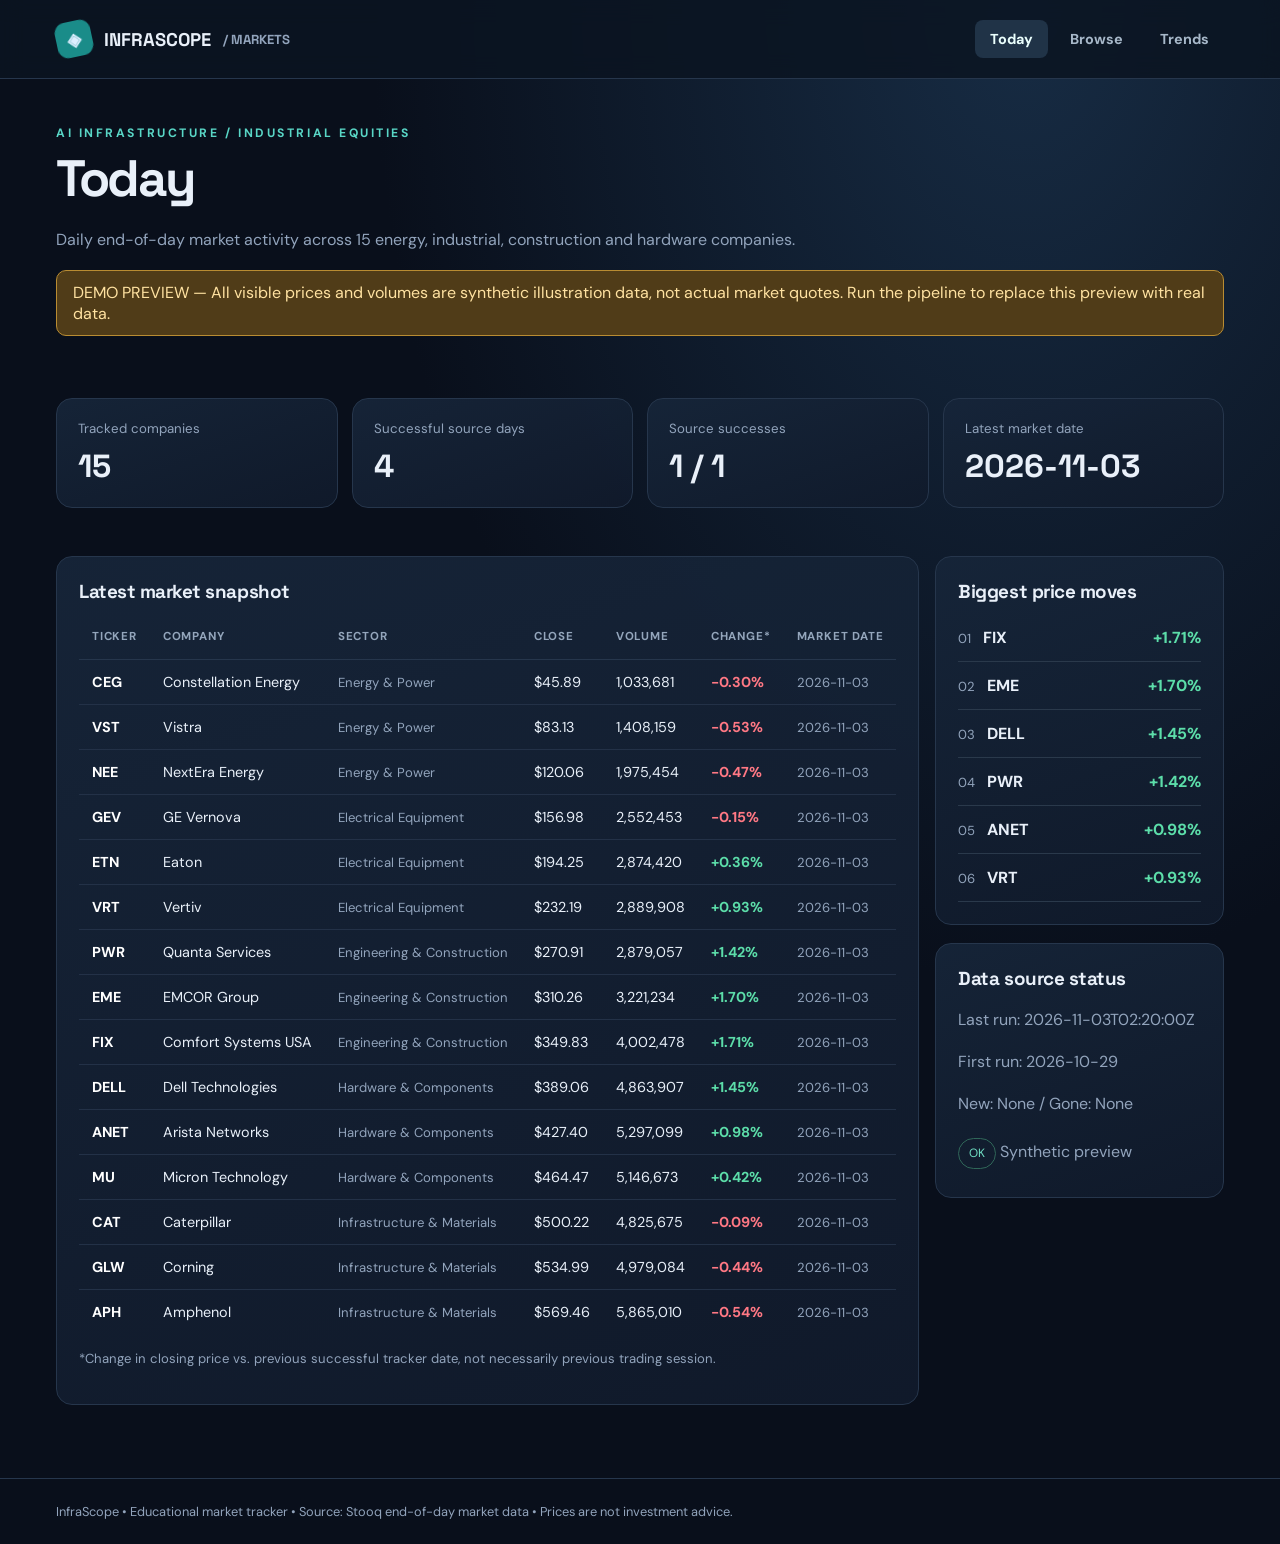
==== index.html @ d625ad2b "feat: add 15-company market tracker, daily pipeline, web pages, and tests" ====
<!DOCTYPE html><html lang="en"><head><meta charset="utf-8"><meta name="viewport" content="width=device-width,initial-scale=1"><meta name="theme-color" content="#090f1b"><link rel="manifest" href="manifest.webmanifest"><link rel="icon" href="icon.svg" type="image/svg+xml"><link rel="stylesheet" href="style.css"><title>Today | InfraScope</title></head><body data-page="index"><header><div class="wrap nav"><a class="logo" href="index.html"><span class="brand">◈</span> INFRASCOPE <span class="muted">/ MARKETS</span></a><nav class="links"><a href="index.html" class="active">Today</a><a href="browse.html" class="">Browse</a><a href="trends.html" class="">Trends</a></nav></div></header><main class="wrap"><section class="hero"><div class="eyebrow">AI INFRASTRUCTURE / INDUSTRIAL EQUITIES</div><h1 id="heading">Today</h1><p class="sub" id="subtitle"></p><div id="demoBanner" class="demo hidden"></div></section><div id="app"></div></main><footer><div class="wrap">InfraScope • Educational market tracker • Source: Stooq end-of-day market data • Prices are not investment advice.</div></footer><script src="app.js" defer></script></body></html>
---- style.css ----
@import url('https://fonts.googleapis.com/css2?family=DM+Sans:wght@400;500;600;700&family=Space+Grotesk:wght@400;500;600;700&display=swap');
:root{color-scheme:dark;--bg:#090f1b;--panel:#121e30;--line:#26364c;--fg:#e9f0f9;--muted:#92a4bc;--accent:#59d6c6;--up:#5cdda9;--down:#ff7884}*{box-sizing:border-box}body{margin:0;background:radial-gradient(ellipse at 80% 0%,#172c44 0%,var(--bg) 45%);color:var(--fg);font-family:'DM Sans',sans-serif;min-height:100vh}h1,h2,h3,.logo,.metric b{font-family:'Space Grotesk',sans-serif}h1{font-size:clamp(2rem,4vw,3.4rem);letter-spacing:-.045em;margin:.3rem 0}h2{letter-spacing:-.025em}p{color:var(--muted);line-height:1.6}a{color:inherit;text-decoration:none}.wrap{max-width:1220px;margin:auto;padding:0 26px}header{border-bottom:1px solid var(--line);background:#0b1422d9;position:sticky;top:0;z-index:5;backdrop-filter:blur(12px)}.nav{display:flex;align-items:center;justify-content:space-between;gap:15px;min-height:78px}.logo{font-size:1.15rem;font-weight:700;display:flex;align-items:center;gap:12px}.brand{display:inline-grid;place-items:center;background:#1a8c89;color:#def;transform:rotate(-12deg);border-radius:11px;width:36px;height:36px}.links{display:flex;gap:7px}.links a{color:#a7b8c9;border-radius:8px;padding:10px 15px;font-weight:700;font-size:.9rem}.links a.active,.links a:hover{background:#203347;color:#eafffd}.hero{padding:46px 0 22px}.eyebrow{color:var(--accent);font-size:.76rem;font-weight:700;letter-spacing:.21em}.sub{max-width:770px}.demo{background:#503c18;border:1px solid #b98c32;color:#ffe2a1;padding:11px 16px;border-radius:10px;margin:18px 0}.hidden{display:none!important}.metrics{display:grid;grid-template-columns:repeat(4,1fr);gap:14px;margin:22px 0 30px}.metric,.panel{background:linear-gradient(160deg,#162539ed,#101a2bed);border:1px solid var(--line);border-radius:16px}.metric{padding:21px}.metric span{display:block;color:var(--muted);font-size:.83rem}.metric b{font-size:2rem;display:block;margin-top:9px}.panel{padding:22px;margin:18px 0}.panel h2{font-size:1.18rem;margin:0 0 10px}.panel-note{font-size:.86rem;margin:0 0 18px}.split{display:grid;grid-template-columns:1.6fr 1fr;gap:16px}.tablewrap{overflow:auto}table{width:100%;border-collapse:collapse;white-space:nowrap}th{text-align:left;font-size:.72rem;text-transform:uppercase;letter-spacing:.07em;color:#94a6bc;padding:15px 13px;border-bottom:1px solid var(--line)}td{padding:13px;border-bottom:1px solid #233147;font-size:.9rem}tr:last-child td{border-bottom:0}.symbol{font-weight:700;color:white}.muted{color:var(--muted);font-size:.82rem}.up{color:var(--up);font-weight:700}.down{color:var(--down);font-weight:700}.pill{display:inline-block;padding:5px 10px;border:1px solid #306759;color:#70dfc4;border-radius:20px;font-size:.75rem}.bad{border-color:#88404a;color:#ff9ba5}.controls{display:flex;gap:12px;flex-wrap:wrap;margin:20px 0}input,select{background:#121f31;color:white;border:1px solid #30425d;border-radius:9px;padding:12px;font:inherit;min-width:160px}input[type=search]{flex:1;min-width:220px}button{font:inherit;cursor:pointer}.star{background:none;border:0;color:#687a91;font-size:1.35rem;padding:0 8px}.star.on{color:#ffcd66}.legend{display:flex;gap:14px;flex-wrap:wrap;margin:8px 0 20px;font-size:.8rem;color:var(--muted)}.legend span{display:flex;align-items:center;gap:6px}.dot{height:9px;width:9px;border-radius:50%;display:inline-block}.chart{width:100%;height:270px;display:block}.finding-grid{display:grid;grid-template-columns:1fr 1fr;gap:16px}.finding-grid .panel{margin:0}.finding-grid .chart{height:180px}.finding{color:#eef8fa;font-weight:600}footer{border-top:1px solid var(--line);margin-top:55px;padding:24px 0;color:var(--muted);font-size:.8rem}.empty{padding:30px;text-align:center;color:var(--muted)}.multi{max-height:160px;overflow:auto;display:flex;flex-wrap:wrap;gap:8px}.chip{border:1px solid #365068;color:#a9c2da;padding:8px 11px;border-radius:20px;background:transparent}.chip.on{background:#1b746d;color:white;border-color:#2bb9ad}@media(max-width:800px){.metrics{grid-template-columns:1fr 1fr}.split,.finding-grid{grid-template-columns:1fr}.nav{align-items:flex-start;padding:15px 0;flex-direction:column}.hero{padding-top:28px}}@media(max-width:500px){.wrap{padding:0 15px}.metric{padding:14px}.metric b{font-size:1.5rem}}
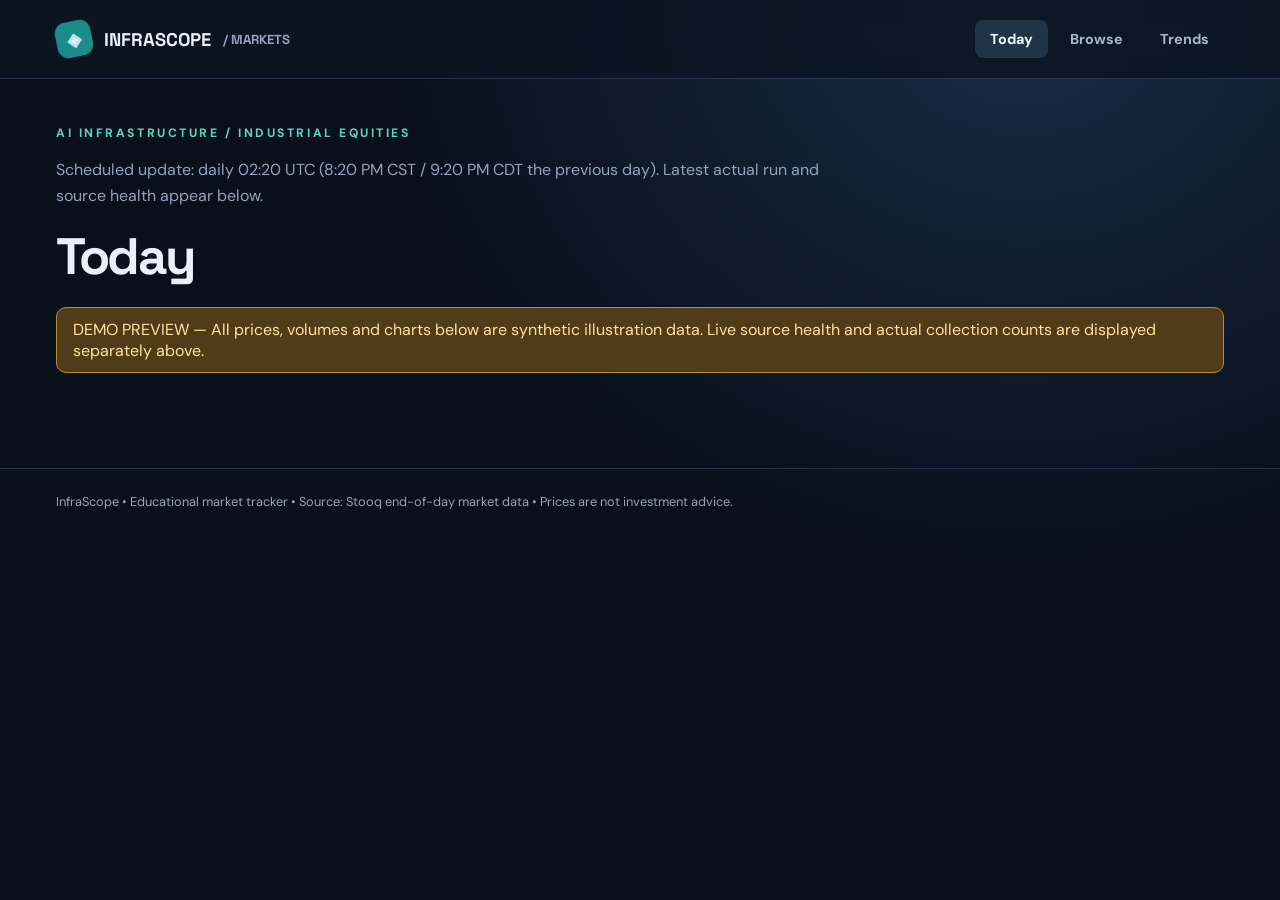
==== commit e825c943: "ui: display daily update time directly on Today page and trigger Pages publish" ====
--- a/index.html
+++ b/index.html
@@ -1 +1 @@
-<!DOCTYPE html><html lang="en"><head><meta charset="utf-8"><meta name="viewport" content="width=device-width,initial-scale=1"><meta name="theme-color" content="#090f1b"><link rel="manifest" href="manifest.webmanifest"><link rel="icon" href="icon.svg" type="image/svg+xml"><link rel="stylesheet" href="style.css"><title>Today | InfraScope</title></head><body data-page="index"><header><div class="wrap nav"><a class="logo" href="index.html"><span class="brand">◈</span> INFRASCOPE <span class="muted">/ MARKETS</span></a><nav class="links"><a href="index.html" class="active">Today</a><a href="browse.html" class="">Browse</a><a href="trends.html" class="">Trends</a></nav></div></header><main class="wrap"><section class="hero"><div class="eyebrow">AI INFRASTRUCTURE / INDUSTRIAL EQUITIES</div><h1 id="heading">Today</h1><p class="sub" id="subtitle"></p><div id="demoBanner" class="demo hidden"></div></section><div id="app"></div></main><footer><div class="wrap">InfraScope • Educational market tracker • Source: Stooq end-of-day market data • Prices are not investment advice.</div></footer><script src="app.js" defer></script></body></html>+<!DOCTYPE html><html lang="en"><head><meta charset="utf-8"><meta name="viewport" content="width=device-width,initial-scale=1"><meta name="theme-color" content="#090f1b"><link rel="manifest" href="manifest.webmanifest"><link rel="icon" href="icon.svg" type="image/svg+xml"><link rel="stylesheet" href="style.css"><title>Today | InfraScope</title></head><body data-page="index"><header><div class="wrap nav"><a class="logo" href="index.html"><span class="brand">◈</span> INFRASCOPE <span class="muted">/ MARKETS</span></a><nav class="links"><a href="index.html" class="active">Today</a><a href="browse.html" class="">Browse</a><a href="trends.html" class="">Trends</a></nav></div></header><main class="wrap"><section class="hero"><div class="eyebrow">AI INFRASTRUCTURE / INDUSTRIAL EQUITIES</div><p class="sub">Scheduled update: daily 02:20 UTC (8:20 PM CST / 9:20 PM CDT the previous day). Latest actual run and source health appear below.</p><h1 id="heading">Today</h1><p class="sub" id="subtitle"></p><div id="demoBanner" class="demo hidden"></div></section><div id="app"></div></main><footer><div class="wrap">InfraScope • Educational market tracker • Source: Stooq end-of-day market data • Prices are not investment advice.</div></footer><script src="app.js" defer></script></body></html>
--- a/style.css
+++ b/style.css
@@ -1,2 +1,4 @@
 @import url('https://fonts.googleapis.com/css2?family=DM+Sans:wght@400;500;600;700&family=Space+Grotesk:wght@400;500;600;700&display=swap');
-:root{color-scheme:dark;--bg:#090f1b;--panel:#121e30;--line:#26364c;--fg:#e9f0f9;--muted:#92a4bc;--accent:#59d6c6;--up:#5cdda9;--down:#ff7884}*{box-sizing:border-box}body{margin:0;background:radial-gradient(ellipse at 80% 0%,#172c44 0%,var(--bg) 45%);color:var(--fg);font-family:'DM Sans',sans-serif;min-height:100vh}h1,h2,h3,.logo,.metric b{font-family:'Space Grotesk',sans-serif}h1{font-size:clamp(2rem,4vw,3.4rem);letter-spacing:-.045em;margin:.3rem 0}h2{letter-spacing:-.025em}p{color:var(--muted);line-height:1.6}a{color:inherit;text-decoration:none}.wrap{max-width:1220px;margin:auto;padding:0 26px}header{border-bottom:1px solid var(--line);background:#0b1422d9;position:sticky;top:0;z-index:5;backdrop-filter:blur(12px)}.nav{display:flex;align-items:center;justify-content:space-between;gap:15px;min-height:78px}.logo{font-size:1.15rem;font-weight:700;display:flex;align-items:center;gap:12px}.brand{display:inline-grid;place-items:center;background:#1a8c89;color:#def;transform:rotate(-12deg);border-radius:11px;width:36px;height:36px}.links{display:flex;gap:7px}.links a{color:#a7b8c9;border-radius:8px;padding:10px 15px;font-weight:700;font-size:.9rem}.links a.active,.links a:hover{background:#203347;color:#eafffd}.hero{padding:46px 0 22px}.eyebrow{color:var(--accent);font-size:.76rem;font-weight:700;letter-spacing:.21em}.sub{max-width:770px}.demo{background:#503c18;border:1px solid #b98c32;color:#ffe2a1;padding:11px 16px;border-radius:10px;margin:18px 0}.hidden{display:none!important}.metrics{display:grid;grid-template-columns:repeat(4,1fr);gap:14px;margin:22px 0 30px}.metric,.panel{background:linear-gradient(160deg,#162539ed,#101a2bed);border:1px solid var(--line);border-radius:16px}.metric{padding:21px}.metric span{display:block;color:var(--muted);font-size:.83rem}.metric b{font-size:2rem;display:block;margin-top:9px}.panel{padding:22px;margin:18px 0}.panel h2{font-size:1.18rem;margin:0 0 10px}.panel-note{font-size:.86rem;margin:0 0 18px}.split{display:grid;grid-template-columns:1.6fr 1fr;gap:16px}.tablewrap{overflow:auto}table{width:100%;border-collapse:collapse;white-space:nowrap}th{text-align:left;font-size:.72rem;text-transform:uppercase;letter-spacing:.07em;color:#94a6bc;padding:15px 13px;border-bottom:1px solid var(--line)}td{padding:13px;border-bottom:1px solid #233147;font-size:.9rem}tr:last-child td{border-bottom:0}.symbol{font-weight:700;color:white}.muted{color:var(--muted);font-size:.82rem}.up{color:var(--up);font-weight:700}.down{color:var(--down);font-weight:700}.pill{display:inline-block;padding:5px 10px;border:1px solid #306759;color:#70dfc4;border-radius:20px;font-size:.75rem}.bad{border-color:#88404a;color:#ff9ba5}.controls{display:flex;gap:12px;flex-wrap:wrap;margin:20px 0}input,select{background:#121f31;color:white;border:1px solid #30425d;border-radius:9px;padding:12px;font:inherit;min-width:160px}input[type=search]{flex:1;min-width:220px}button{font:inherit;cursor:pointer}.star{background:none;border:0;color:#687a91;font-size:1.35rem;padding:0 8px}.star.on{color:#ffcd66}.legend{display:flex;gap:14px;flex-wrap:wrap;margin:8px 0 20px;font-size:.8rem;color:var(--muted)}.legend span{display:flex;align-items:center;gap:6px}.dot{height:9px;width:9px;border-radius:50%;display:inline-block}.chart{width:100%;height:270px;display:block}.finding-grid{display:grid;grid-template-columns:1fr 1fr;gap:16px}.finding-grid .panel{margin:0}.finding-grid .chart{height:180px}.finding{color:#eef8fa;font-weight:600}footer{border-top:1px solid var(--line);margin-top:55px;padding:24px 0;color:var(--muted);font-size:.8rem}.empty{padding:30px;text-align:center;color:var(--muted)}.multi{max-height:160px;overflow:auto;display:flex;flex-wrap:wrap;gap:8px}.chip{border:1px solid #365068;color:#a9c2da;padding:8px 11px;border-radius:20px;background:transparent}.chip.on{background:#1b746d;color:white;border-color:#2bb9ad}@media(max-width:800px){.metrics{grid-template-columns:1fr 1fr}.split,.finding-grid{grid-template-columns:1fr}.nav{align-items:flex-start;padding:15px 0;flex-direction:column}.hero{padding-top:28px}}@media(max-width:500px){.wrap{padding:0 15px}.metric{padding:14px}.metric b{font-size:1.5rem}}+:root{color-scheme:dark;--bg:#090f1b;--panel:#121e30;--line:#26364c;--fg:#e9f0f9;--muted:#92a4bc;--accent:#59d6c6;--up:#5cdda9;--down:#ff7884}*{box-sizing:border-box}body{margin:0;background:radial-gradient(ellipse at 80% 0%,#172c44 0%,var(--bg) 45%);color:var(--fg);font-family:'DM Sans',sans-serif;min-height:100vh}h1,h2,h3,.logo,.metric b{font-family:'Space Grotesk',sans-serif}h1{font-size:clamp(2rem,4vw,3.4rem);letter-spacing:-.045em;margin:.3rem 0}h2{letter-spacing:-.025em}p{color:var(--muted);line-height:1.6}a{color:inherit;text-decoration:none}.wrap{max-width:1220px;margin:auto;padding:0 26px}header{border-bottom:1px solid var(--line);background:#0b1422d9;position:sticky;top:0;z-index:5;backdrop-filter:blur(12px)}.nav{display:flex;align-items:center;justify-content:space-between;gap:15px;min-height:78px}.logo{font-size:1.15rem;font-weight:700;display:flex;align-items:center;gap:12px}.brand{display:inline-grid;place-items:center;background:#1a8c89;color:#def;transform:rotate(-12deg);border-radius:11px;width:36px;height:36px}.links{display:flex;gap:7px}.links a{color:#a7b8c9;border-radius:8px;padding:10px 15px;font-weight:700;font-size:.9rem}.links a.active,.links a:hover{background:#203347;color:#eafffd}.hero{padding:46px 0 22px}.eyebrow{color:var(--accent);font-size:.76rem;font-weight:700;letter-spacing:.21em}.sub{max-width:770px}.demo{background:#503c18;border:1px solid #b98c32;color:#ffe2a1;padding:11px 16px;border-radius:10px;margin:18px 0}.hidden{display:none!important}.metrics{display:grid;grid-template-columns:repeat(4,1fr);gap:14px;margin:22px 0 30px}.metric,.panel{background:linear-gradient(160deg,#162539ed,#101a2bed);border:1px solid var(--line);border-radius:16px}.metric{padding:21px}.metric span{display:block;color:var(--muted);font-size:.83rem}.metric b{font-size:2rem;display:block;margin-top:9px}.panel{padding:22px;margin:18px 0}.panel h2{font-size:1.18rem;margin:0 0 10px}.panel-note{font-size:.86rem;margin:0 0 18px}.split{display:grid;grid-template-columns:1.6fr 1fr;gap:16px}.tablewrap{overflow:auto}table{width:100%;border-collapse:collapse;white-space:nowrap}th{text-align:left;font-size:.72rem;text-transform:uppercase;letter-spacing:.07em;color:#94a6bc;padding:15px 13px;border-bottom:1px solid var(--line)}td{padding:13px;border-bottom:1px solid #233147;font-size:.9rem}tr:last-child td{border-bottom:0}.symbol{font-weight:700;color:white}.muted{color:var(--muted);font-size:.82rem}.up{color:var(--up);font-weight:700}.down{color:var(--down);font-weight:700}.pill{display:inline-block;padding:5px 10px;border:1px solid #306759;color:#70dfc4;border-radius:20px;font-size:.75rem}.bad{border-color:#88404a;color:#ff9ba5}.controls{display:flex;gap:12px;flex-wrap:wrap;margin:20px 0}input,select{background:#121f31;color:white;border:1px solid #30425d;border-radius:9px;padding:12px;font:inherit;min-width:160px}input[type=search]{flex:1;min-width:220px}button{font:inherit;cursor:pointer}.star{background:none;border:0;color:#687a91;font-size:1.35rem;padding:0 8px}.star.on{color:#ffcd66}.legend{display:flex;gap:14px;flex-wrap:wrap;margin:8px 0 20px;font-size:.8rem;color:var(--muted)}.legend span{display:flex;align-items:center;gap:6px}.dot{height:9px;width:9px;border-radius:50%;display:inline-block}.chart{width:100%;height:270px;display:block}.finding-grid{display:grid;grid-template-columns:1fr 1fr;gap:16px}.finding-grid .panel{margin:0}.finding-grid .chart{height:180px}.finding{color:#eef8fa;font-weight:600}footer{border-top:1px solid var(--line);margin-top:55px;padding:24px 0;color:var(--muted);font-size:.8rem}.empty{padding:30px;text-align:center;color:var(--muted)}.multi{max-height:160px;overflow:auto;display:flex;flex-wrap:wrap;gap:8px}.chip{border:1px solid #365068;color:#a9c2da;padding:8px 11px;border-radius:20px;background:transparent}.chip.on{background:#1b746d;color:white;border-color:#2bb9ad}@media(max-width:800px){.metrics{grid-template-columns:1fr 1fr}.split,.finding-grid{grid-template-columns:1fr}.nav{align-items:flex-start;padding:15px 0;flex-direction:column}.hero{padding-top:28px}}@media(max-width:500px){.wrap{padding:0 15px}.metric{padding:14px}.metric b{font-size:1.5rem}}
+/* Daily schedule and actual source-status panel */
+.update-status{margin:0 0 22px;border-color:#39546d}.update-grid{display:grid;grid-template-columns:repeat(4,minmax(0,1fr));gap:16px;margin-top:18px}.update-grid>div{background:#122238;border:1px solid #2c4259;border-radius:10px;padding:15px;min-width:0}.update-label{display:block;text-transform:uppercase;letter-spacing:.06em;color:#91a4b8;font-size:.7rem;margin-bottom:9px}.update-grid strong{display:block;font-size:1.02rem;overflow-wrap:anywhere}.update-grid small{display:block;color:#a3b5c8;font-size:.75rem;line-height:1.5;margin-top:8px}.update-note{color:#bbcada;line-height:1.6;margin-bottom:0;font-size:.84rem}@media(max-width:900px){.update-grid{grid-template-columns:repeat(2,minmax(0,1fr))}}@media(max-width:500px){.update-grid{grid-template-columns:1fr}}
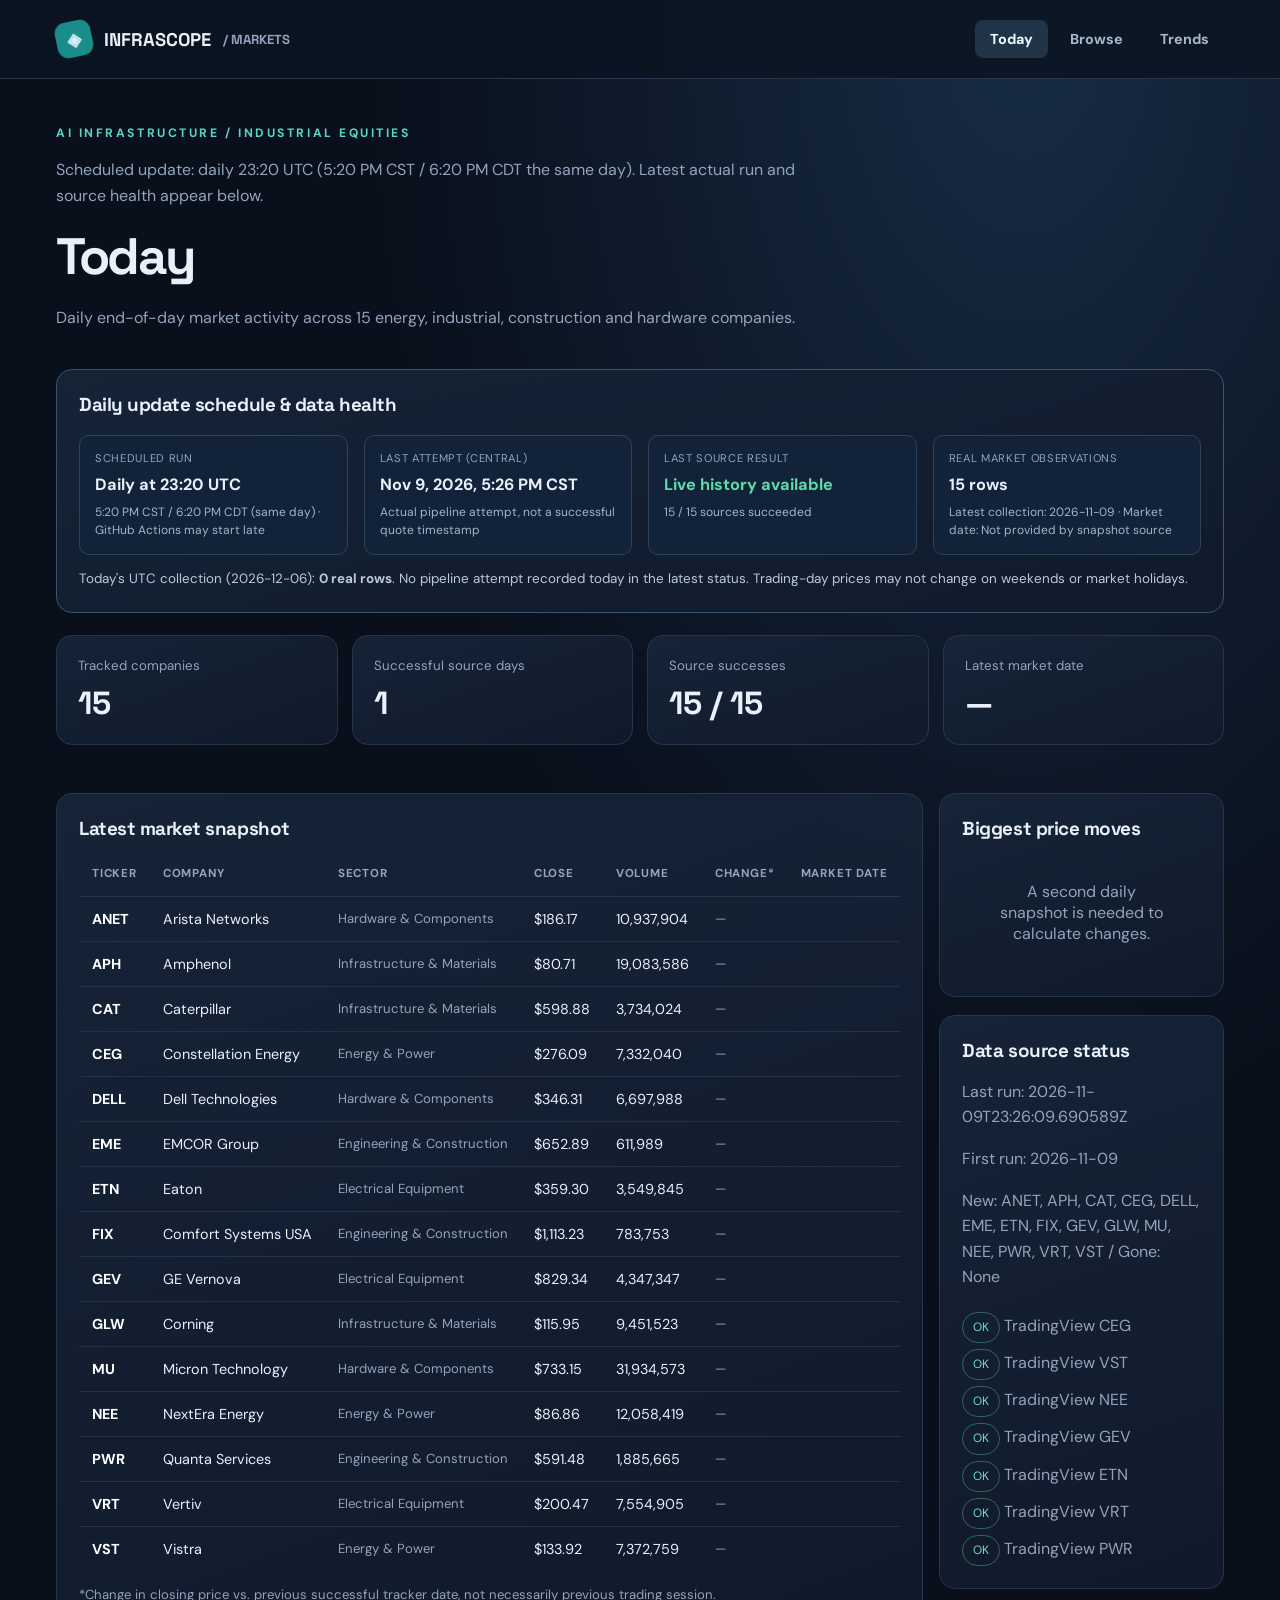
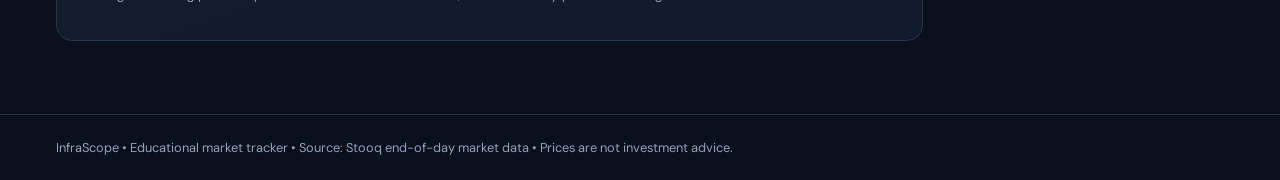
==== commit 8e5c59d4: "fix: schedule market snapshot after close and clarify data provenance (index.html)" ====
--- a/index.html
+++ b/index.html
@@ -1 +1 @@
-<!DOCTYPE html><html lang="en"><head><meta charset="utf-8"><meta name="viewport" content="width=device-width,initial-scale=1"><meta name="theme-color" content="#090f1b"><link rel="manifest" href="manifest.webmanifest"><link rel="icon" href="icon.svg" type="image/svg+xml"><link rel="stylesheet" href="style.css"><title>Today | InfraScope</title></head><body data-page="index"><header><div class="wrap nav"><a class="logo" href="index.html"><span class="brand">◈</span> INFRASCOPE <span class="muted">/ MARKETS</span></a><nav class="links"><a href="index.html" class="active">Today</a><a href="browse.html" class="">Browse</a><a href="trends.html" class="">Trends</a></nav></div></header><main class="wrap"><section class="hero"><div class="eyebrow">AI INFRASTRUCTURE / INDUSTRIAL EQUITIES</div><p class="sub">Scheduled update: daily 02:20 UTC (8:20 PM CST / 9:20 PM CDT the previous day). Latest actual run and source health appear below.</p><h1 id="heading">Today</h1><p class="sub" id="subtitle"></p><div id="demoBanner" class="demo hidden"></div></section><div id="app"></div></main><footer><div class="wrap">InfraScope • Educational market tracker • Source: Stooq end-of-day market data • Prices are not investment advice.</div></footer><script src="app.js" defer></script></body></html>+<!DOCTYPE html><html lang="en"><head><meta charset="utf-8"><meta name="viewport" content="width=device-width,initial-scale=1"><meta name="theme-color" content="#090f1b"><link rel="manifest" href="manifest.webmanifest"><link rel="icon" href="icon.svg" type="image/svg+xml"><link rel="stylesheet" href="style.css"><title>Today | InfraScope</title></head><body data-page="index"><header><div class="wrap nav"><a class="logo" href="index.html"><span class="brand">◈</span> INFRASCOPE <span class="muted">/ MARKETS</span></a><nav class="links"><a href="index.html" class="active">Today</a><a href="browse.html" class="">Browse</a><a href="trends.html" class="">Trends</a></nav></div></header><main class="wrap"><section class="hero"><div class="eyebrow">AI INFRASTRUCTURE / INDUSTRIAL EQUITIES</div><p class="sub">Scheduled update: daily 23:20 UTC (5:20 PM CST / 6:20 PM CDT the same day). Latest actual run and source health appear below.</p><h1 id="heading">Today</h1><p class="sub" id="subtitle"></p><div id="demoBanner" class="demo hidden"></div></section><div id="app"></div></main><footer><div class="wrap">InfraScope • Educational market tracker • Source: Stooq end-of-day market data • Prices are not investment advice.</div></footer><script src="app.js" defer></script></body></html>
